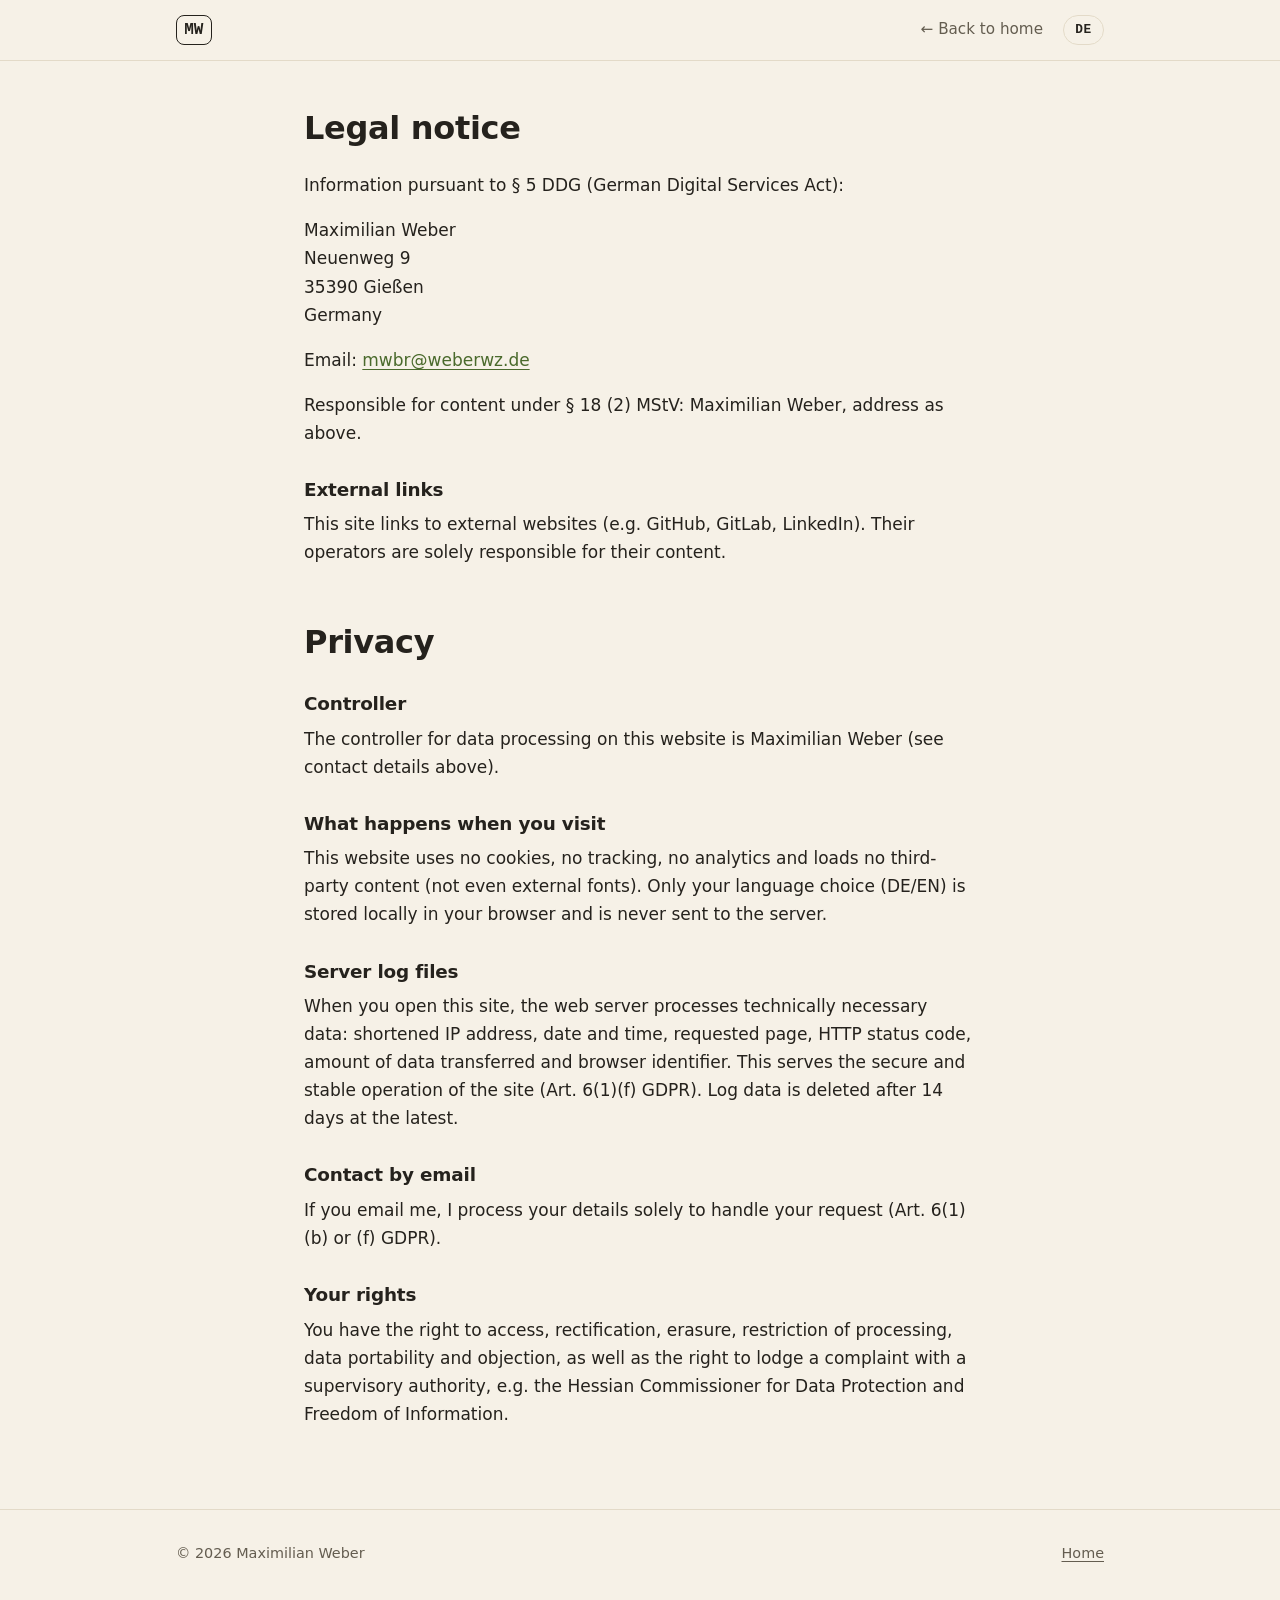
==== impressum.html @ 67ec6532 "Add personal website for maximilian-weber.dev Static bilingual (EN/DE) page with profile, skills, ba" ====
<!doctype html>
<html lang="en" data-lang="en" data-title-de="Impressum &amp; Datenschutz · Maximilian Weber" data-title-en="Legal notice &amp; privacy · Maximilian Weber">
<head>
  <meta charset="utf-8">
  <meta name="viewport" content="width=device-width, initial-scale=1">
  <title>Legal notice &amp; privacy · Maximilian Weber</title>
  <meta name="robots" content="noindex">
  <link rel="icon" href="assets/favicon.svg" type="image/svg+xml">
  <meta name="color-scheme" content="light dark">
  <link rel="stylesheet" href="assets/style.css">
  <script src="assets/main.js"></script>
</head>
<body>
  <header class="topbar">
    <div class="wrap topbar__inner">
      <a class="brand" href="./" aria-label="Startseite / Home">MW</a>
      <nav aria-label="Navigation">
        <a href="./"><span lang="de">← Zurück zur Startseite</span><span lang="en">← Back to home</span></a>
      </nav>
      <button class="langswitch" type="button" data-lang-toggle aria-label="Sprache wechseln / Switch language">
        <span lang="de">EN</span><span lang="en">DE</span>
      </button>
    </div>
  </header>

  <main class="wrap page">
    <h1><span lang="de">Impressum</span><span lang="en">Legal notice</span></h1>

    <p lang="de">Angaben gemäß § 5 DDG:</p>
    <p lang="en">Information pursuant to § 5 DDG (German Digital Services Act):</p>
    <address>
      Maximilian Weber<br>
      Neuenweg 9<br>
      35390 Gießen<br>
      <span lang="de">Deutschland</span><span lang="en">Germany</span>
    </address>
    <p>
      <span lang="de">E-Mail:</span><span lang="en">Email:</span>
      <a href="mailto:mwbr@weberwz.de">mwbr@weberwz.de</a>
    </p>
    <p lang="de">Verantwortlich für den Inhalt nach § 18 Abs. 2 MStV: Maximilian Weber, Anschrift wie oben.</p>
    <p lang="en">Responsible for content under § 18 (2) MStV: Maximilian Weber, address as above.</p>

    <h2><span lang="de">Haftung für Links</span><span lang="en">External links</span></h2>
    <p lang="de">Diese Seite verlinkt auf externe Websites (z.&nbsp;B. GitHub, GitLab, LinkedIn). Für deren Inhalte sind ausschließlich die jeweiligen Betreiber verantwortlich.</p>
    <p lang="en">This site links to external websites (e.g. GitHub, GitLab, LinkedIn). Their operators are solely responsible for their content.</p>

    <h1 class="page__second"><span lang="de">Datenschutz</span><span lang="en">Privacy</span></h1>

    <h2><span lang="de">Verantwortlicher</span><span lang="en">Controller</span></h2>
    <p lang="de">Verantwortlich für die Datenverarbeitung auf dieser Website ist Maximilian Weber (Kontakt siehe Impressum).</p>
    <p lang="en">The controller for data processing on this website is Maximilian Weber (see contact details above).</p>

    <h2><span lang="de">Was beim Besuch passiert</span><span lang="en">What happens when you visit</span></h2>
    <p lang="de">Diese Website verwendet keine Cookies, kein Tracking, keine Analyse-Tools und lädt keine Inhalte von Drittanbietern (auch keine externen Schriftarten). Lediglich Ihre Sprachauswahl (DE/EN) wird lokal in Ihrem Browser gespeichert und nicht an den Server übertragen.</p>
    <p lang="en">This website uses no cookies, no tracking, no analytics and loads no third-party content (not even external fonts). Only your language choice (DE/EN) is stored locally in your browser and is never sent to the server.</p>

    <h2><span lang="de">Server-Logdateien</span><span lang="en">Server log files</span></h2>
    <p lang="de">Beim Aufruf der Seite verarbeitet der Webserver technisch notwendige Daten: gekürzte IP-Adresse, Datum und Uhrzeit, aufgerufene Seite, HTTP-Statuscode, übertragene Datenmenge und Browser-Kennung. Das dient dem sicheren und stabilen Betrieb (Art.&nbsp;6 Abs.&nbsp;1 lit.&nbsp;f DSGVO). Die Logdaten werden nach spätestens 14 Tagen gelöscht.</p>
    <p lang="en">When you open this site, the web server processes technically necessary data: shortened IP address, date and time, requested page, HTTP status code, amount of data transferred and browser identifier. This serves the secure and stable operation of the site (Art. 6(1)(f) GDPR). Log data is deleted after 14 days at the latest.</p>

    <h2><span lang="de">Kontakt per E-Mail</span><span lang="en">Contact by email</span></h2>
    <p lang="de">Wenn Sie mir eine E-Mail schreiben, verarbeite ich Ihre Angaben ausschließlich zur Bearbeitung Ihrer Anfrage (Art.&nbsp;6 Abs.&nbsp;1 lit.&nbsp;b bzw. f DSGVO).</p>
    <p lang="en">If you email me, I process your details solely to handle your request (Art. 6(1)(b) or (f) GDPR).</p>

    <h2><span lang="de">Ihre Rechte</span><span lang="en">Your rights</span></h2>
    <p lang="de">Sie haben das Recht auf Auskunft, Berichtigung, Löschung, Einschränkung der Verarbeitung, Datenübertragbarkeit und Widerspruch sowie das Recht auf Beschwerde bei einer Datenschutz-Aufsichtsbehörde, z.&nbsp;B. dem Hessischen Beauftragten für Datenschutz und Informationsfreiheit.</p>
    <p lang="en">You have the right to access, rectification, erasure, restriction of processing, data portability and objection, as well as the right to lodge a complaint with a supervisory authority, e.g. the Hessian Commissioner for Data Protection and Freedom of Information.</p>
  </main>

  <footer class="footer">
    <div class="wrap footer__inner">
      <p>© 2026 Maximilian Weber</p>
      <p><a href="./"><span lang="de">Startseite</span><span lang="en">Home</span></a></p>
    </div>
  </footer>
</body>
</html>
---- assets/style.css ----
/* maximilian-weber.dev — keine externen Fonts/Skripte (DSGVO) */

:root {
  /* Olivgrün + warmes Braun auf Sand – passend zum Portrait */
  --bg: #f6f1e7;
  --surface: #fffcf6;
  --text: #25221d;
  --muted: #645d50;
  --line: #e3dac8;
  --accent: #4a6a2c;        /* Oliv: Links, Buttons, Zahlen */
  --accent-soft: #e7ebd8;   /* Oliv hell: Tags */
  --accent2: #7d5a36;       /* Braun: kleine Beschriftungen */
  --radius: 14px;
  --font: "Inter", ui-sans-serif, system-ui, -apple-system, "Segoe UI", Roboto, "Helvetica Neue", Arial, sans-serif;
  --mono: ui-monospace, "JetBrains Mono", "SFMono-Regular", Menlo, Consolas, monospace;
  color-scheme: light;
}

@media (prefers-color-scheme: dark) {
  :root {
    --bg: #191712;
    --surface: #221f19;
    --text: #ece6d9;
    --muted: #aaa08e;
    --line: #36312a;
    --accent: #a5c07c;
    --accent-soft: #2b3122;
    --accent2: #d0ac80;
    color-scheme: dark;
  }
}

*, *::before, *::after { box-sizing: border-box; }

html { scroll-behavior: smooth; scroll-padding-top: 5rem; -webkit-text-size-adjust: 100%; }
@media (prefers-reduced-motion: reduce) { html { scroll-behavior: auto; } }

body {
  margin: 0;
  background: var(--bg);
  color: var(--text);
  font: 400 1.0625rem/1.65 var(--font);
  -webkit-font-smoothing: antialiased;
}

/* ── Sprachumschaltung: Standard (auch ohne JS) ist Englisch ── */
html:not([data-lang="de"]) body [lang="de"],
html[data-lang="de"] body [lang="en"] { display: none !important; }

a { color: var(--accent); text-underline-offset: 0.18em; text-decoration-thickness: 1px; }
a:hover { text-decoration-thickness: 2px; }
:focus-visible { outline: 2px solid var(--accent); outline-offset: 3px; border-radius: 4px; }

h1, h2, h3 { line-height: 1.2; letter-spacing: -0.01em; margin: 0; }
p { margin: 0 0 1em; }

.wrap { width: min(100% - 2rem, 58rem); margin-inline: auto; }

.skip {
  position: absolute; left: -999px; top: 0.5rem;
  background: var(--surface); padding: 0.5rem 1rem; border-radius: 8px; z-index: 10;
}
.skip:focus { left: 0.5rem; }

/* ── Kopfzeile ── */
.topbar {
  position: sticky; top: 0; z-index: 5;
  background: color-mix(in srgb, var(--bg) 85%, transparent);
  backdrop-filter: blur(10px);
  border-bottom: 1px solid var(--line);
}
.topbar__inner { display: flex; align-items: center; gap: 1.25rem; height: 3.75rem; }
.brand {
  font: 700 1rem/1 var(--mono); color: var(--text); text-decoration: none;
  border: 1.5px solid currentColor; border-radius: 8px; padding: 0.35rem 0.45rem;
}
.topbar nav { display: flex; gap: 1.1rem; margin-left: auto; overflow-x: auto; scrollbar-width: none; }
.topbar nav a { color: var(--muted); text-decoration: none; font-size: 0.95rem; white-space: nowrap; }
.topbar nav a:hover { color: var(--text); }
.langswitch {
  font: 600 0.8rem/1 var(--mono); letter-spacing: 0.05em;
  background: none; color: var(--text); cursor: pointer;
  border: 1px solid var(--line); border-radius: 999px; padding: 0.45rem 0.7rem;
}
.langswitch:hover { border-color: var(--accent); color: var(--accent); }
@media (max-width: 640px) {
  .topbar nav { display: none; }
  .langswitch { margin-left: auto; }
}

/* ── Hero ── */
.hero {
  display: grid; grid-template-columns: 1fr auto; gap: 2.5rem; align-items: center;
  padding-block: 4.5rem 3.5rem;
}
.eyebrow { font: 500 0.85rem/1.4 var(--mono); color: var(--accent2); margin-bottom: 0.75rem; letter-spacing: 0.02em; }
.hero h1 { font-size: clamp(2.4rem, 6vw, 3.6rem); font-weight: 750; margin-bottom: 1rem; }
.lead { font-size: 1.2rem; color: var(--muted); max-width: 36rem; }
.links { list-style: none; padding: 0; margin: 1.75rem 0 0; display: flex; flex-wrap: wrap; gap: 0.6rem; }
.btn {
  display: inline-block; padding: 0.55rem 1rem; border-radius: 999px;
  border: 1px solid var(--line); background: var(--surface);
  color: var(--text); text-decoration: none; font-weight: 500; font-size: 0.95rem;
}
.btn:hover { border-color: var(--accent); color: var(--accent); }
.btn--primary { background: var(--accent); border-color: var(--accent); color: var(--bg); }
.btn--primary:hover { color: var(--bg); filter: brightness(1.1); }

.portrait { margin: 0; position: relative; width: clamp(9rem, 22vw, 15rem); aspect-ratio: 1; }
.portrait img, .portrait__fallback {
  width: 100%; height: 100%; border-radius: 50%; object-fit: cover;
  border: 3px solid var(--surface);
  box-shadow: 0 0 0 1px var(--line), 0 12px 32px -12px rgb(60 45 25 / 0.35);
}
.portrait__fallback {
  display: none; place-items: center;
  background: var(--accent-soft); color: var(--accent);
  font: 700 clamp(2.5rem, 6vw, 4rem)/1 var(--mono);
}
.portrait.is-missing img { display: none; }
.portrait.is-missing .portrait__fallback { display: grid; }

@media (max-width: 640px) {
  .hero { grid-template-columns: 1fr; padding-block: 2.5rem 2rem; gap: 1.5rem; }
  .portrait { order: -1; width: 7.5rem; }
}

/* ── Abschnitte ── */
.section { padding-block: 3rem; border-top: 1px solid var(--line); }
.section > h2 {
  font-size: 0.85rem; font-family: var(--mono); font-weight: 600;
  text-transform: uppercase; letter-spacing: 0.12em; color: var(--muted);
  margin-bottom: 1.5rem;
}
.prose { max-width: 42rem; }
.subhead { font-size: 1rem; margin: 1.75rem 0 0.75rem; }

.skills { margin: 0; display: grid; gap: 0.9rem; }
.skills > div { display: grid; grid-template-columns: 11rem 1fr; gap: 0.75rem; align-items: start; }
.skills dt { font-size: 0.9rem; font-weight: 600; color: var(--muted); padding-top: 0.3rem; }
.skills dd { margin: 0; }
@media (max-width: 640px) { .skills > div { grid-template-columns: 1fr; gap: 0.4rem; } }

.tags { list-style: none; padding: 0; margin: 0; display: flex; flex-wrap: wrap; gap: 0.45rem; }
.tags li {
  font: 500 0.85rem/1 var(--mono); padding: 0.45rem 0.65rem; border-radius: 8px;
  background: var(--accent-soft); color: var(--text);
}
.tags--small { margin-top: auto; padding-top: 0.5rem; }
.tags--small li { font-size: 0.75rem; padding: 0.35rem 0.5rem; }

.card {
  background: var(--surface); border: 1px solid var(--line); border-radius: var(--radius);
  padding: 1.5rem; display: flex; flex-direction: column;
}
.card h3 { font-size: 1.2rem; margin-bottom: 0.6rem; }
.card h3 a { color: var(--text); text-decoration: none; }
.card h3 a::after { content: " ↗"; color: var(--accent); font-size: 0.9em; }
.card h3 a:hover { color: var(--accent); }
.card p:not(.meta) { color: var(--muted); }
.card--feature { padding: clamp(1.5rem, 4vw, 2.25rem); }
.card--feature h3 { font-size: clamp(1.2rem, 2.6vw, 1.45rem); margin-bottom: 1rem; }
.card--feature p:not(.meta) { color: var(--text); }
.meta { font: 500 0.8rem/1.4 var(--mono); color: var(--accent2); margin-bottom: 0.5rem; }
.fine { font-size: 0.9rem; margin: 1.25rem 0 0; color: var(--muted) !important; }

.grid { display: grid; grid-template-columns: repeat(auto-fit, minmax(min(100%, 24rem), 1fr)); gap: 1rem; }

.stats {
  display: grid; grid-template-columns: repeat(4, 1fr); gap: 0.75rem; margin: 0.5rem 0 1.5rem;
}
.stats div { border: 1px solid var(--line); border-radius: 10px; padding: 0.9rem 1rem; }
.stats dt { font-size: 1.6rem; font-weight: 700; color: var(--accent); line-height: 1.1; }
.stats dd { margin: 0.25rem 0 0; font-size: 0.85rem; color: var(--muted); }
@media (max-width: 640px) { .stats { grid-template-columns: repeat(2, 1fr); } }

/* ── Werdegang ── */
.timeline { list-style: none; margin: 0; padding: 0 0 0 1.5rem; border-left: 2px solid var(--line); }
.timeline li { position: relative; padding-bottom: 1.75rem; }
.timeline li:last-child { padding-bottom: 0; }
.timeline li::before {
  content: ""; position: absolute; left: calc(-1.5rem - 7px); top: 0.35rem;
  width: 12px; height: 12px; border-radius: 50%;
  background: var(--bg); border: 2px solid var(--accent);
}
.timeline .timeline__item--edu::before { background: var(--accent); }
.timeline__when { font: 500 0.8rem/1.4 var(--mono); color: var(--accent2); margin: 0 0 0.25rem; }
.timeline h3 { font-size: 1.1rem; }
.timeline__where { color: var(--muted); margin: 0.15rem 0 0.4rem; font-size: 0.95rem; }
.timeline p[lang] { max-width: 42rem; margin: 0; }

/* ── Kontakt ── */
.contact { align-items: flex-start; }
.contact p { margin-bottom: 0.5rem; }
.contact__mail { font-size: clamp(1.2rem, 3.5vw, 1.6rem); font-weight: 650; margin: 0.25rem 0 0 !important; }

/* ── Fußzeile ── */
.footer { border-top: 1px solid var(--line); padding-block: 2rem 3rem; color: var(--muted); font-size: 0.9rem; }
.footer__inner { display: flex; flex-wrap: wrap; justify-content: space-between; gap: 0.5rem 2rem; }
.footer p { margin: 0; }
.footer a { color: var(--muted); }

/* ── Unterseiten (Impressum) ── */
.page { padding-block: 3rem 4rem; max-width: 42rem; }
.page h1 { font-size: 2rem; margin-bottom: 1.5rem; }
.page h2 { font-size: 1.15rem; margin: 2rem 0 0.6rem; }
.page .page__second { margin-top: 3.5rem; }
.page address { font-style: normal; margin-bottom: 1em; }

/* ── Druck ── */
@media print {
  :root { --bg: #fff; --surface: #fff; --text: #000; --muted: #333; --line: #ccc; --accent: #4a6a2c; --accent2: #7d5a36; }
  .topbar, .skip, .langswitch, .links, .footer { display: none; }
  .section { break-inside: avoid-page; padding-block: 1.25rem; }
  .card { break-inside: avoid; }
  .card h3 a::after { content: " (" attr(href) ")"; font-size: 0.75em; color: var(--muted); }
}
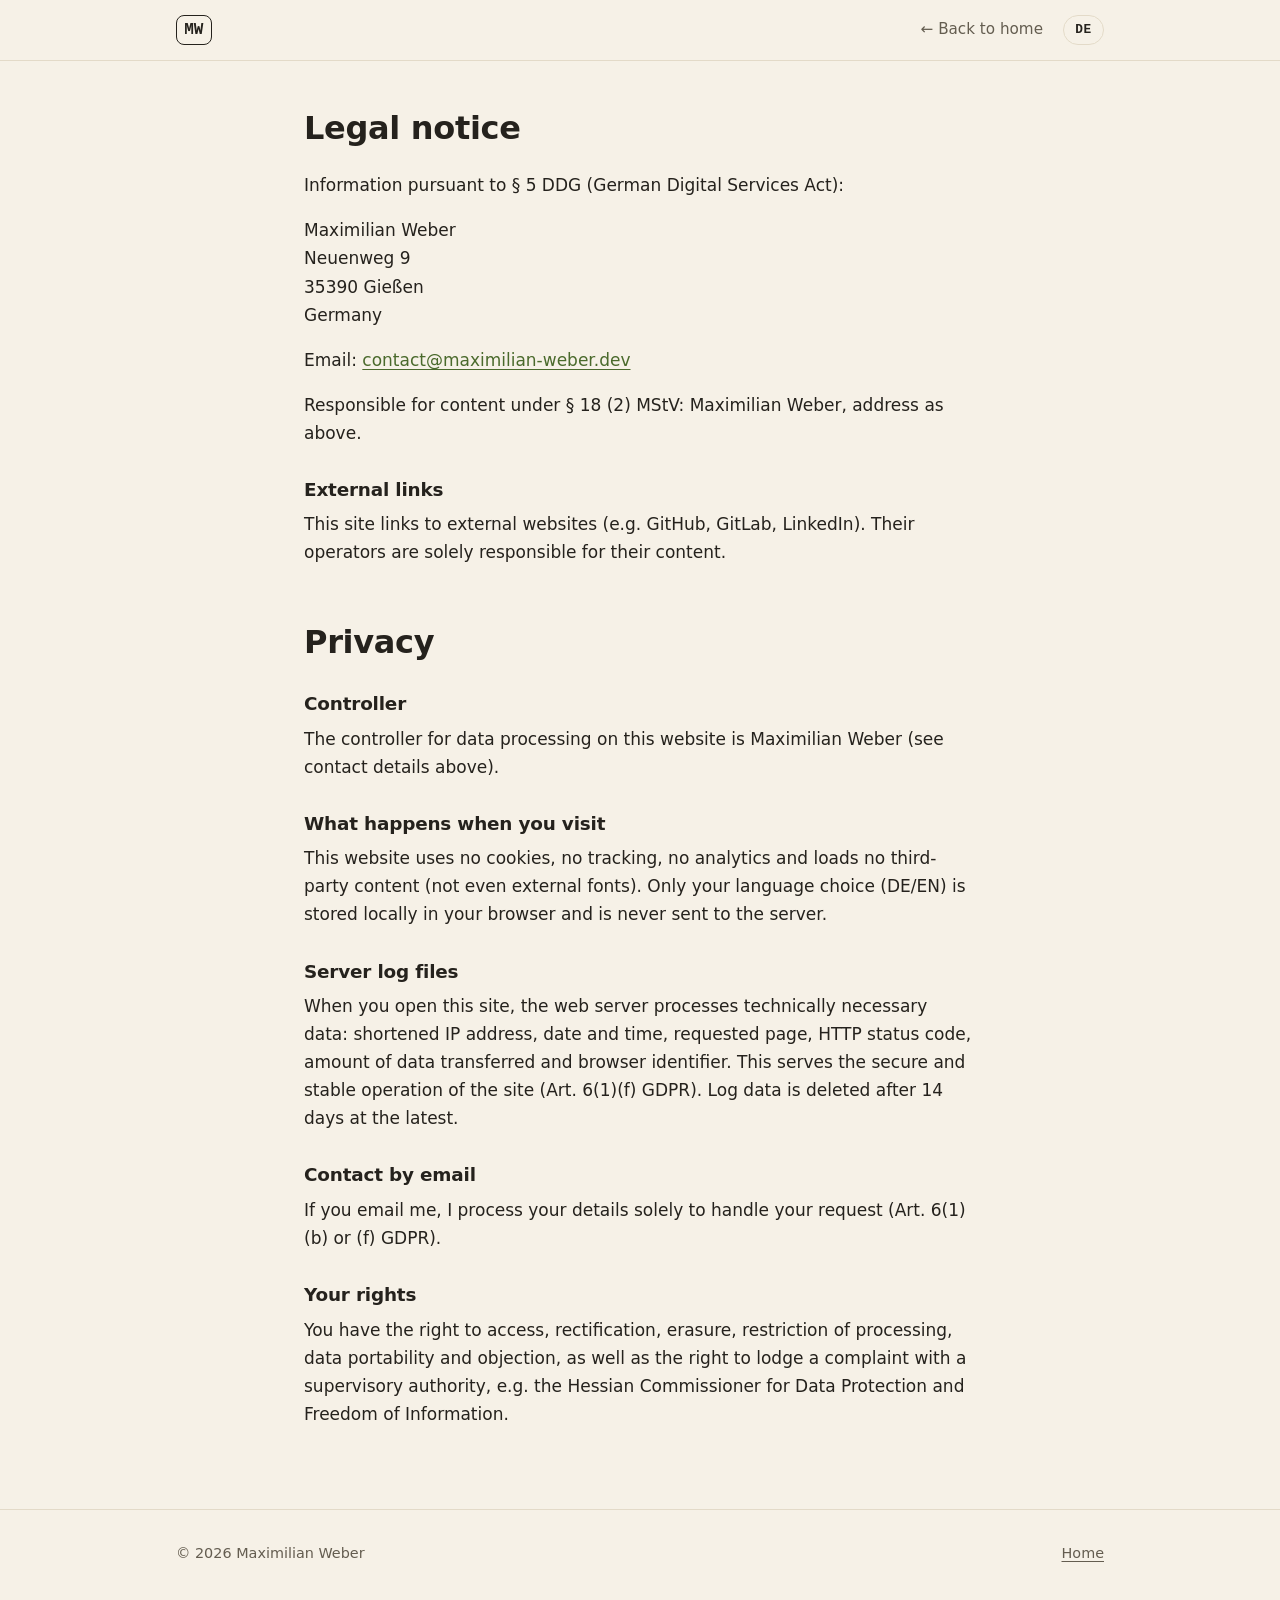
==== commit bbb3c974: "Use contact@maximilian-weber.dev as contact address" ====
--- a/impressum.html
+++ b/impressum.html
@@ -36,7 +36,7 @@
     </address>
     <p>
       <span lang="de">E-Mail:</span><span lang="en">Email:</span>
-      <a href="mailto:mwbr@weberwz.de">mwbr@weberwz.de</a>
+      <a href="mailto:contact@maximilian-weber.dev">contact@maximilian-weber.dev</a>
     </p>
     <p lang="de">Verantwortlich für den Inhalt nach § 18 Abs. 2 MStV: Maximilian Weber, Anschrift wie oben.</p>
     <p lang="en">Responsible for content under § 18 (2) MStV: Maximilian Weber, address as above.</p>
